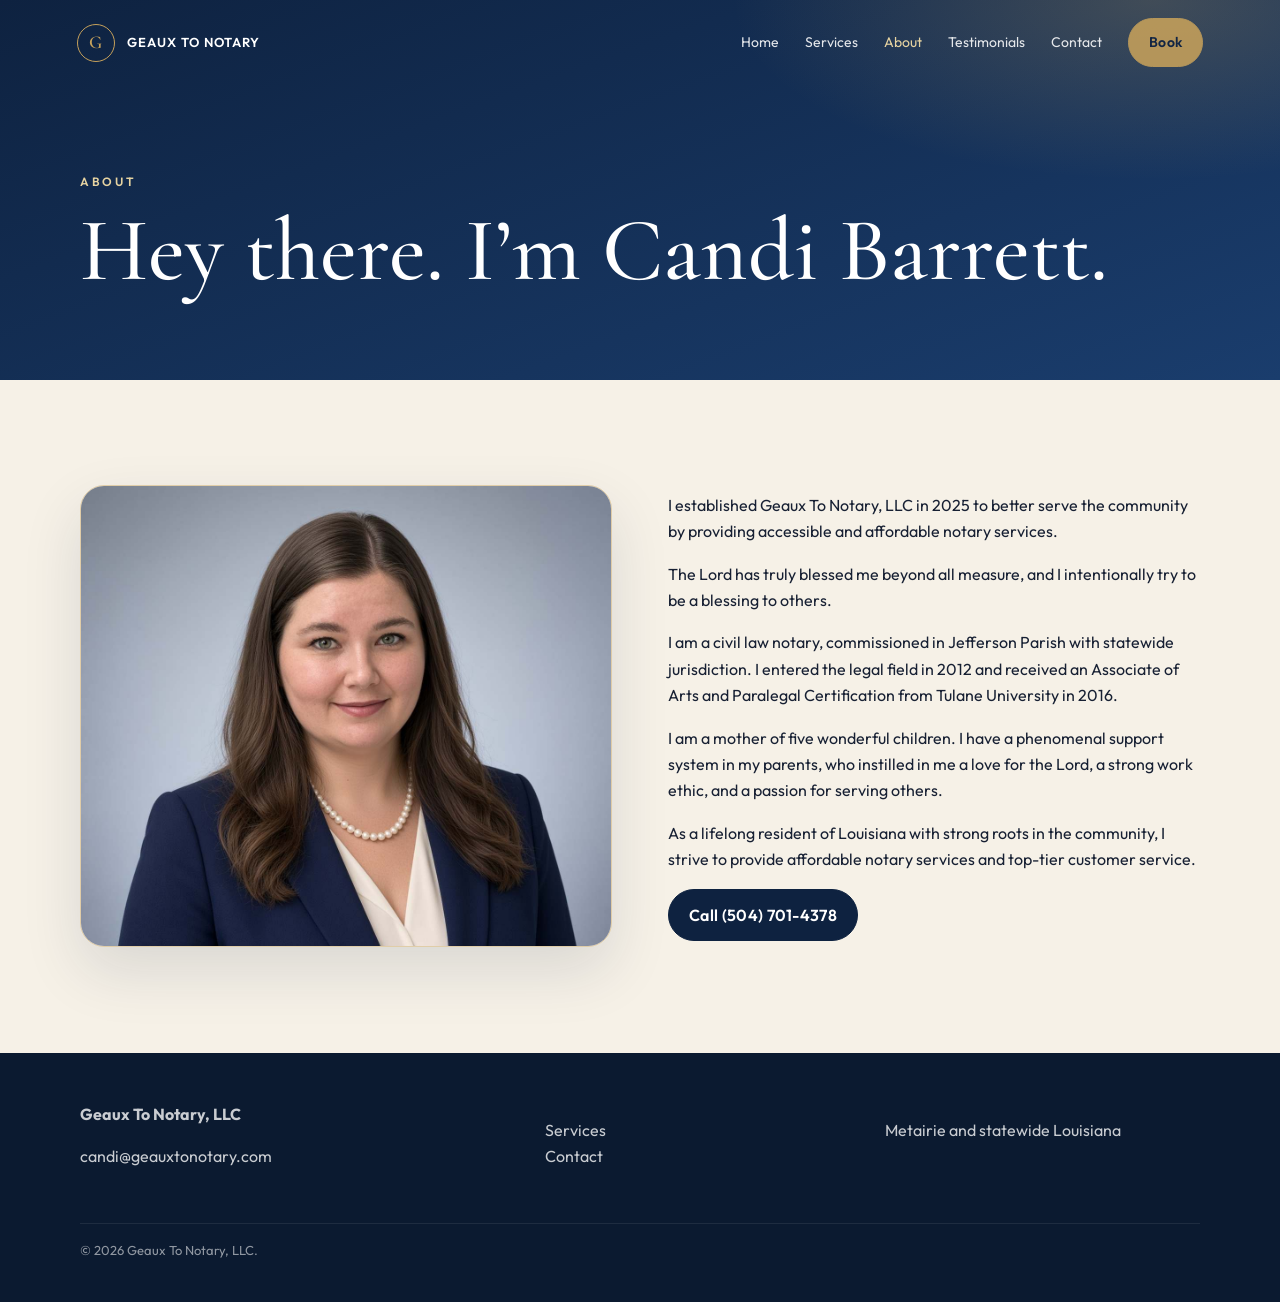
==== about.html @ 4dd7caae "Publish Geaux To Notary preview" ====
<!DOCTYPE html>
<html lang="en">
<head>
  <meta charset="utf-8">
  <meta name="viewport" content="width=device-width, initial-scale=1">
  <title>About Candi Barrett | Geaux To Notary, LLC</title>
  <meta name="description" content="Candi Barrett is a Jefferson Parish civil law notary and Tulane-trained paralegal serving Metairie and Louisiana.">
  <link rel="icon" href="favicon.svg">
  <link href="https://fonts.googleapis.com/css2?family=Cormorant+Garamond:ital,wght@0,500;0,600;1,500&family=Outfit:wght@300;400;500;600&display=swap" rel="stylesheet">
  <link rel="stylesheet" href="css/styles.css">
</head>
<body>
  <header class="nav scrolled">
    <a class="brand" href="index.html"><span class="seal">G</span> Geaux To Notary</a>
    <button class="menu-btn" aria-label="Open menu">Menu</button>
    <nav class="nav-links">
      <a href="index.html">Home</a>
      <a href="services.html">Services</a>
      <a class="active" href="about.html">About</a>
      <a href="testimonials.html">Testimonials</a>
      <a href="contact.html">Contact</a>
      <a class="btn" href="contact.html">Book</a>
    </nav>
  </header>
  <section class="page-hero">
    <div class="wrap">
      <p class="kicker">About</p>
      <h1>Hey there. I’m Candi Barrett.</h1>
    </div>
  </section>
  <section class="section">
    <div class="wrap split">
      <div class="portrait-frame">
        <img src="[data-uri]" alt="Professional headshot of Candi Barrett">
      </div>
      <div>
        <p>I established Geaux To Notary, LLC in 2025 to better serve the community by providing accessible and affordable notary services.</p>
        <p>The Lord has truly blessed me beyond all measure, and I intentionally try to be a blessing to others.</p>
        <p>I am a civil law notary, commissioned in Jefferson Parish with statewide jurisdiction. I entered the legal field in 2012 and received an Associate of Arts and Paralegal Certification from Tulane University in 2016.</p>
        <p>I am a mother of five wonderful children. I have a phenomenal support system in my parents, who instilled in me a love for the Lord, a strong work ethic, and a passion for serving others.</p>
        <p>As a lifelong resident of Louisiana with strong roots in the community, I strive to provide affordable notary services and top-tier customer service.</p>
        <p><a class="btn dark" href="tel:5047014378">Call (504) 701-4378</a></p>
      </div>
    </div>
  </section>
  <footer>
    <div class="foot">
      <div><strong>Geaux To Notary, LLC</strong><p>candi@geauxtonotary.com</p></div>
      <div><p><a href="services.html">Services</a><br><a href="contact.html">Contact</a></p></div>
      <div><p>Metairie and statewide Louisiana</p></div>
      <p class="legal">© 2026 Geaux To Notary, LLC.</p>
    </div>
  </footer>
  <script src="js/main.js"></script>
</body>
</html>
---- css/styles.css ----
:root {
  --navy: #0e2240;
  --navy-2: #17345c;
  --ink: #172033;
  --gold: #c6a15b;
  --gold-2: #e6d3a1;
  --cream: #f6f1e7;
  --paper: #fffdf8;
  --muted: #5d6776;
  --line: rgba(14, 34, 64, 0.12);
  --shadow: 0 24px 60px rgba(14, 34, 64, 0.12);
  --serif: "Cormorant Garamond", Georgia, serif;
  --sans: "Outfit", "Segoe UI", sans-serif;
}

* { box-sizing: border-box; }
html { scroll-behavior: smooth; }
body {
  margin: 0;
  color: var(--ink);
  background: var(--cream);
  font-family: var(--sans);
  font-weight: 400;
  line-height: 1.65;
}
img { max-width: 100%; display: block; }
a { color: inherit; text-decoration: none; }
button, input, select, textarea { font-family: inherit; }

.nav {
  position: fixed;
  inset: 0 0 auto 0;
  z-index: 40;
  display: flex;
  align-items: center;
  justify-content: space-between;
  padding: 18px 6vw;
  color: white;
  transition: background .35s ease, box-shadow .35s ease, padding .35s ease;
}
.nav.scrolled {
  background: rgba(14, 34, 64, 0.94);
  backdrop-filter: blur(14px);
  box-shadow: 0 10px 30px rgba(0,0,0,.18);
  padding: 12px 6vw;
}
.brand {
  display: flex;
  align-items: center;
  gap: 12px;
  letter-spacing: .08em;
  text-transform: uppercase;
  font-size: 13px;
  font-weight: 600;
}
.seal {
  width: 38px;
  height: 38px;
  border: 1px solid var(--gold);
  border-radius: 50%;
  display: grid;
  place-items: center;
  color: var(--gold);
  font-family: var(--serif);
  font-size: 18px;
}
.nav-links { display: flex; gap: 26px; align-items: center; }
.nav-links a { font-size: 14px; opacity: .88; }
.nav-links a.active, .nav-links a:hover { opacity: 1; color: var(--gold-2); }
.btn {
  display: inline-flex;
  align-items: center;
  justify-content: center;
  gap: 8px;
  border: 1px solid var(--gold);
  background: var(--gold);
  color: var(--navy);
  padding: 12px 20px;
  border-radius: 999px;
  font-weight: 600;
  letter-spacing: .02em;
}
.btn.ghost { background: transparent; color: white; }
.btn.dark { background: var(--navy); color: white; border-color: var(--navy); }
.menu-btn {
  display: none;
  background: transparent;
  color: white;
  border: 1px solid rgba(255,255,255,.3);
  border-radius: 8px;
  padding: 8px 10px;
}

.hero {
  position: relative;
  min-height: 100vh;
  color: white;
  overflow: hidden;
  display: grid;
  align-items: end;
  background: var(--navy);
}
.layer {
  position: absolute;
  inset: 0;
  pointer-events: none;
}
.layer-sky {
  background:
    radial-gradient(900px 500px at 80% 20%, rgba(198,161,91,.28), transparent 60%),
    linear-gradient(160deg, #0b1b33 0%, #16345c 48%, #0e2240 100%);
}
.layer-grid {
  background-image: linear-gradient(rgba(255,255,255,.04) 1px, transparent 1px), linear-gradient(90deg, rgba(255,255,255,.04) 1px, transparent 1px);
  background-size: 80px 80px;
  opacity: .45;
}
.orb {
  position: absolute;
  border-radius: 50%;
  border: 1px solid rgba(198,161,91,.35);
}
.orb.a { width: 420px; height: 420px; right: -80px; top: 80px; }
.orb.b { width: 220px; height: 220px; left: 8%; bottom: 18%; border-color: rgba(255,255,255,.15); }
.hero-inner {
  position: relative;
  z-index: 2;
  width: min(1180px, calc(100% - 10vw));
  margin: 0 auto 9vh;
  display: grid;
  grid-template-columns: 1.2fr .8fr;
  gap: 48px;
  align-items: end;
}
.kicker {
  color: var(--gold-2);
  letter-spacing: .22em;
  text-transform: uppercase;
  font-size: 12px;
  font-weight: 600;
}
h1, h2, h3 { font-family: var(--serif); font-weight: 500; line-height: 1.05; margin: 0 0 12px; }
h1 { font-size: clamp(52px, 7vw, 92px); }
h2 { font-size: clamp(36px, 5vw, 62px); }
h3 { font-size: 30px; }
.lede { font-size: 18px; max-width: 560px; color: rgba(255,255,255,.82); }
.hero-actions { display: flex; gap: 12px; margin-top: 28px; flex-wrap: wrap; }
.hero-card {
  background: rgba(255,253,248,.08);
  border: 1px solid rgba(255,255,255,.14);
  backdrop-filter: blur(10px);
  padding: 22px;
  border-radius: 18px;
}
.hero-card strong { display: block; font-size: 22px; font-family: var(--serif); }
.portrait-frame {
  border-radius: 24px;
  overflow: hidden;
  box-shadow: var(--shadow);
  border: 1px solid rgba(198,161,91,.45);
}
.portrait-frame img { width: 100%; height: 460px; object-fit: cover; object-position: center top; }

.section { padding: 96px 6vw; position: relative; }
.wrap { width: min(1120px, 100%); margin: 0 auto; }
.center { text-align: center; }
.muted { color: var(--muted); }
.gold { color: var(--gold); }

.split {
  display: grid;
  grid-template-columns: 1fr 1fr;
  gap: 56px;
  align-items: center;
}
.photo-stack { position: relative; min-height: 460px; }
.photo-stack img {
  width: 78%;
  border-radius: 22px;
  object-fit: cover;
  box-shadow: var(--shadow);
}
.photo-stack .back {
  position: absolute;
  right: 0;
  bottom: 0;
  width: 62%;
  border: 6px solid var(--cream);
}
.quote {
  font-family: var(--serif);
  font-size: 28px;
  font-style: italic;
  color: var(--navy);
}

.cards {
  display: grid;
  grid-template-columns: repeat(3, 1fr);
  gap: 18px;
  margin-top: 36px;
}
.card {
  background: var(--paper);
  border: 1px solid var(--line);
  border-radius: 20px;
  padding: 24px;
  box-shadow: 0 10px 30px rgba(14,34,64,.04);
  transform: translateY(24px);
  opacity: 0;
  animation: rise .8s ease forwards;
}
.card:nth-child(2) { animation-delay: .08s; }
.card:nth-child(3) { animation-delay: .16s; }
.card span { color: var(--gold); font-size: 12px; letter-spacing: .16em; text-transform: uppercase; font-weight: 600; }
@keyframes rise { to { opacity: 1; transform: none; } }

.band {
  background: var(--navy);
  color: white;
  overflow: hidden;
  position: relative;
}
.band .layer-grid { opacity: .25; }
.service-list { display: grid; grid-template-columns: 1fr 1fr; gap: 12px 32px; margin-top: 24px; }
.service-list li { list-style: none; padding: 12px 0; border-bottom: 1px solid rgba(255,255,255,.1); }
.service-list { padding: 0; }

.page-hero {
  padding: 160px 6vw 70px;
  background:
    radial-gradient(700px 300px at 90% 0%, rgba(198,161,91,.25), transparent 60%),
    linear-gradient(160deg, #0e2240, #1a3d6d);
  color: white;
}
.testimonials { display: grid; gap: 18px; }
.testimonial {
  background: var(--paper);
  border-radius: 20px;
  padding: 28px;
  border: 1px solid var(--line);
}
.testimonial p { font-size: 18px; margin-top: 0; }
.who { font-weight: 600; }
.where { color: var(--muted); font-size: 14px; }
.note {
  background: #fff7e6;
  border: 1px solid rgba(198,161,91,.45);
  color: #6a5220;
  padding: 14px 16px;
  border-radius: 12px;
  margin-bottom: 22px;
}

form {
  display: grid;
  gap: 14px;
  background: var(--paper);
  padding: 28px;
  border-radius: 22px;
  border: 1px solid var(--line);
  box-shadow: var(--shadow);
}
label { font-size: 13px; font-weight: 600; display: grid; gap: 6px; }
input, select, textarea {
  border: 1px solid var(--line);
  border-radius: 12px;
  padding: 12px 14px;
  background: #fff;
  font-size: 16px;
}
textarea { min-height: 130px; resize: vertical; }
.hp { position: absolute; left: -9999px; }
.success, .error {
  padding: 14px 16px;
  border-radius: 12px;
  margin-bottom: 16px;
}
.success { background: #e8f6ee; color: #145c32; }
.error { background: #fdecec; color: #8a1f1f; }

footer {
  background: #0b1a30;
  color: rgba(255,255,255,.78);
  padding: 48px 6vw 28px;
}
.foot {
  width: min(1120px, 100%);
  margin: 0 auto;
  display: grid;
  grid-template-columns: 1.4fr 1fr 1fr;
  gap: 24px;
}
footer a:hover { color: var(--gold-2); }
.legal { grid-column: 1 / -1; font-size: 13px; color: rgba(255,255,255,.55); border-top: 1px solid rgba(255,255,255,.08); padding-top: 16px; }

@media (max-width: 860px) {
  .menu-btn { display: block; }
  .nav-links {
    position: absolute;
    top: 68px;
    right: 6vw;
    background: var(--navy);
    flex-direction: column;
    align-items: flex-start;
    padding: 16px;
    border-radius: 14px;
    display: none;
    min-width: 200px;
  }
  .nav-links.open { display: flex; }
  .hero-inner, .split, .cards, .service-list, .foot { grid-template-columns: 1fr; }
  .portrait-frame img, .photo-stack { height: auto; min-height: 0; }
  .photo-stack .back { position: static; width: 100%; margin-top: 12px; }
  h1 { font-size: 48px; }
}
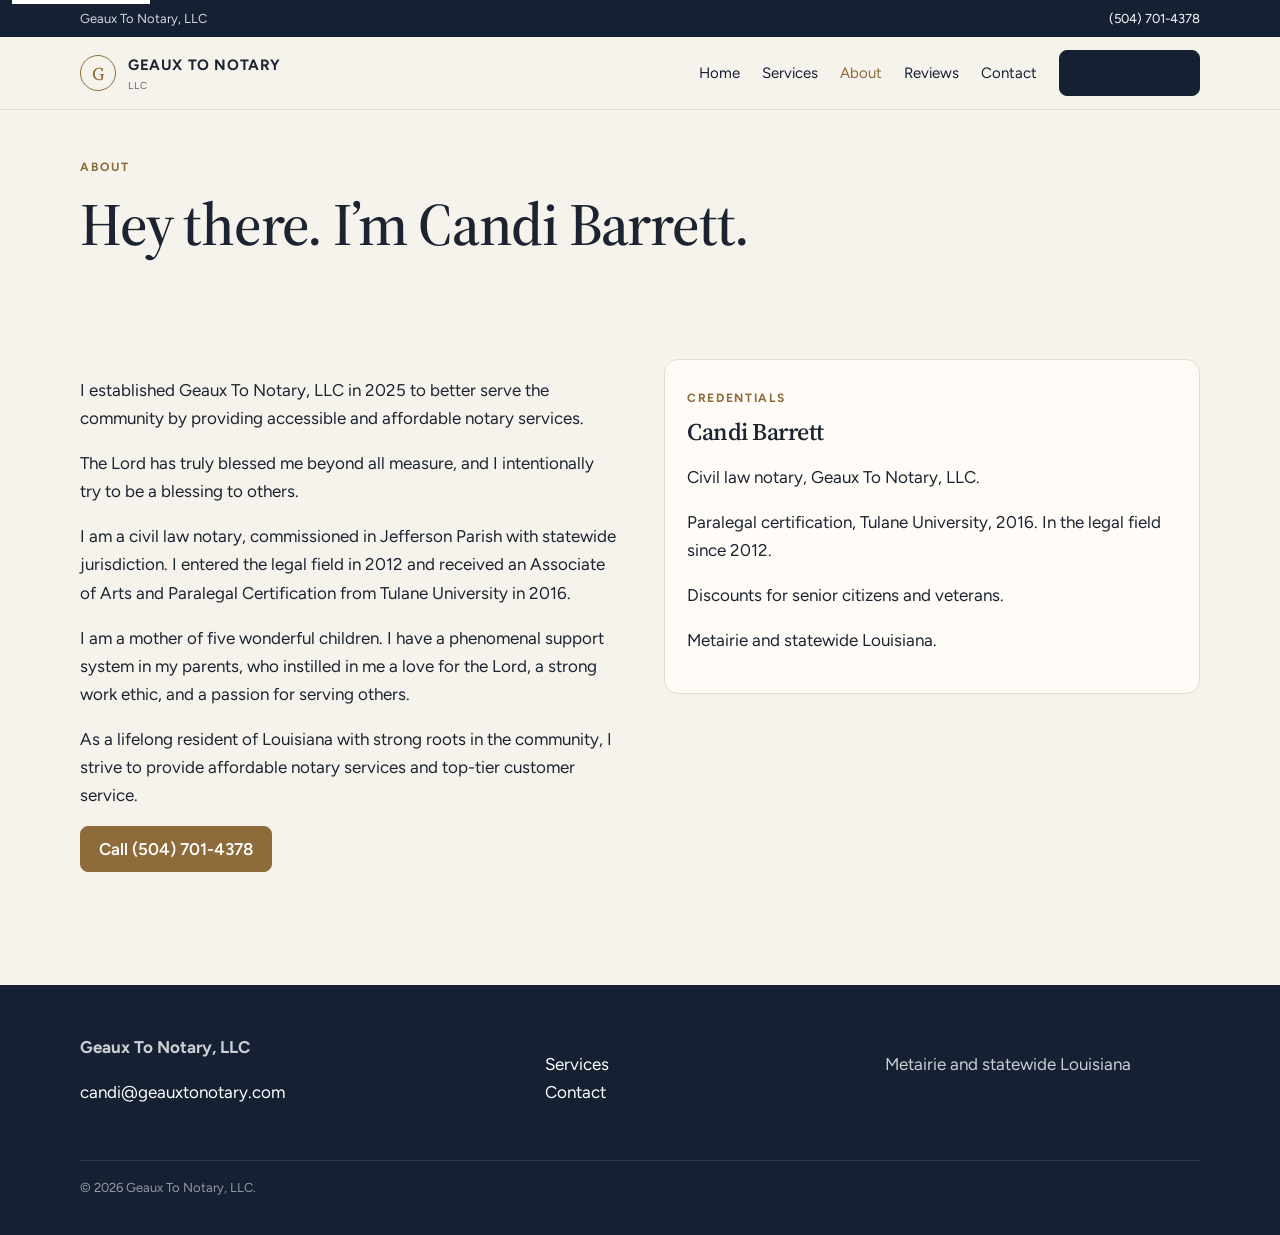
==== commit 514dd95c: "Publish Geaux To Notary home, about, services, and contact pages" ====
--- a/about.html
+++ b/about.html
@@ -4,48 +4,57 @@
   <meta charset="utf-8">
   <meta name="viewport" content="width=device-width, initial-scale=1">
   <title>About Candi Barrett | Geaux To Notary, LLC</title>
-  <meta name="description" content="Candi Barrett is a Jefferson Parish civil law notary and Tulane-trained paralegal serving Metairie and Louisiana.">
+  <meta name="description" content="Candi Barrett is a Jefferson Parish civil law notary and the founder of Geaux To Notary, LLC. Paralegal certification, Tulane University, 2016.">
   <link rel="icon" href="favicon.svg">
-  <link href="https://fonts.googleapis.com/css2?family=Cormorant+Garamond:ital,wght@0,500;0,600;1,500&family=Outfit:wght@300;400;500;600&display=swap" rel="stylesheet">
+  <link href="https://fonts.googleapis.com/css2?family=Figtree:wght@400;600;700&family=Source+Serif+4:opsz,wght@8..60,500;8..60,600&display=swap" rel="stylesheet">
   <link rel="stylesheet" href="css/styles.css">
 </head>
 <body>
-  <header class="nav scrolled">
-    <a class="brand" href="index.html"><span class="seal">G</span> Geaux To Notary</a>
-    <button class="menu-btn" aria-label="Open menu">Menu</button>
-    <nav class="nav-links">
-      <a href="index.html">Home</a>
-      <a href="services.html">Services</a>
-      <a class="active" href="about.html">About</a>
-      <a href="testimonials.html">Testimonials</a>
-      <a href="contact.html">Contact</a>
-      <a class="btn" href="contact.html">Book</a>
-    </nav>
+  <a class="skip" href="#main">Skip to content</a>
+  <div class="util"><div class="util-inner"><span>Geaux To Notary, LLC</span><span><a href="tel:5047014378">(504) 701-4378</a></span></div></div>
+  <header class="nav">
+    <div class="nav-inner">
+      <a class="brand" href="index.html"><span class="mark" aria-hidden="true">G</span><span><strong>Geaux To Notary</strong><small>LLC</small></span></a>
+      <button class="menu-btn" aria-label="Open menu" aria-expanded="false">Menu</button>
+      <nav class="nav-links" aria-label="Primary">
+        <a href="index.html">Home</a>
+        <a href="services.html">Services</a>
+        <a href="about.html" aria-current="page">About</a>
+        <a href="reviews.html">Reviews</a>
+        <a href="contact.html">Contact</a>
+        <a class="btn" href="contact.html">Request a time</a>
+      </nav>
+    </div>
   </header>
-  <section class="page-hero">
-    <div class="wrap">
+  <main id="main">
+    <div class="wrap page-hero">
       <p class="kicker">About</p>
       <h1>Hey there. I’m Candi Barrett.</h1>
     </div>
-  </section>
-  <section class="section">
-    <div class="wrap split">
-      <div class="portrait-frame">
-        <img src="[data-uri]" alt="Professional headshot of Candi Barrett">
+    <section class="section">
+      <div class="wrap split">
+        <div>
+          <p>I established Geaux To Notary, LLC in 2025 to better serve the community by providing accessible and affordable notary services.</p>
+          <p>The Lord has truly blessed me beyond all measure, and I intentionally try to be a blessing to others.</p>
+          <p>I am a civil law notary, commissioned in Jefferson Parish with statewide jurisdiction. I entered the legal field in 2012 and received an Associate of Arts and Paralegal Certification from Tulane University in 2016.</p>
+          <p>I am a mother of five wonderful children. I have a phenomenal support system in my parents, who instilled in me a love for the Lord, a strong work ethic, and a passion for serving others.</p>
+          <p>As a lifelong resident of Louisiana with strong roots in the community, I strive to provide affordable notary services and top-tier customer service.</p>
+          <p><a class="btn gold" href="tel:5047014378">Call (504) 701-4378</a></p>
+        </div>
+        <aside class="card">
+          <span>Credentials</span>
+          <h3>Candi Barrett</h3>
+          <p>Civil law notary, Geaux To Notary, LLC.</p>
+          <p>Paralegal certification, Tulane University, 2016. In the legal field since 2012.</p>
+          <p>Discounts for senior citizens and veterans.</p>
+          <p>Metairie and statewide Louisiana.</p>
+        </aside>
       </div>
-      <div>
-        <p>I established Geaux To Notary, LLC in 2025 to better serve the community by providing accessible and affordable notary services.</p>
-        <p>The Lord has truly blessed me beyond all measure, and I intentionally try to be a blessing to others.</p>
-        <p>I am a civil law notary, commissioned in Jefferson Parish with statewide jurisdiction. I entered the legal field in 2012 and received an Associate of Arts and Paralegal Certification from Tulane University in 2016.</p>
-        <p>I am a mother of five wonderful children. I have a phenomenal support system in my parents, who instilled in me a love for the Lord, a strong work ethic, and a passion for serving others.</p>
-        <p>As a lifelong resident of Louisiana with strong roots in the community, I strive to provide affordable notary services and top-tier customer service.</p>
-        <p><a class="btn dark" href="tel:5047014378">Call (504) 701-4378</a></p>
-      </div>
-    </div>
-  </section>
+    </section>
+  </main>
   <footer>
     <div class="foot">
-      <div><strong>Geaux To Notary, LLC</strong><p>candi@geauxtonotary.com</p></div>
+      <div><strong>Geaux To Notary, LLC</strong><p><a href="mailto:candi@geauxtonotary.com">candi@geauxtonotary.com</a></p></div>
       <div><p><a href="services.html">Services</a><br><a href="contact.html">Contact</a></p></div>
       <div><p>Metairie and statewide Louisiana</p></div>
       <p class="legal">© 2026 Geaux To Notary, LLC.</p>
--- a/css/styles.css
+++ b/css/styles.css
@@ -1,16 +1,20 @@
 :root {
-  --navy: #0e2240;
-  --navy-2: #17345c;
-  --ink: #172033;
-  --gold: #c6a15b;
-  --gold-2: #e6d3a1;
-  --cream: #f6f1e7;
-  --paper: #fffdf8;
-  --muted: #5d6776;
-  --line: rgba(14, 34, 64, 0.12);
-  --shadow: 0 24px 60px rgba(14, 34, 64, 0.12);
-  --serif: "Cormorant Garamond", Georgia, serif;
-  --sans: "Outfit", "Segoe UI", sans-serif;
+  --ink: #1b2430;
+  --navy: #162033;
+  --navy-2: #24344d;
+  --brass: #8d6b3a;
+  --brass-2: #c4a36a;
+  --paper: #f6f3ec;
+  --card: #fffcf8;
+  --line: #e3dccf;
+  --muted: #5d6673;
+  --ok: #e7f4ec;
+  --ok-ink: #145c32;
+  --shadow: 0 18px 40px rgba(22, 32, 51, 0.08);
+  --serif: "Source Serif 4", Georgia, serif;
+  --sans: "Figtree", "Segoe UI", sans-serif;
+  --max: 1120px;
+  --pad: clamp(20px, 4vw, 40px);
 }
 
 * { box-sizing: border-box; }
@@ -18,299 +22,274 @@
 body {
   margin: 0;
   color: var(--ink);
-  background: var(--cream);
+  background: var(--paper);
   font-family: var(--sans);
-  font-weight: 400;
+  font-size: 17px;
   line-height: 1.65;
 }
 img { max-width: 100%; display: block; }
-a { color: inherit; text-decoration: none; }
-button, input, select, textarea { font-family: inherit; }
+a { color: inherit; }
+button, input, select, textarea { font: inherit; }
+.skip {
+  position: absolute;
+  left: 12px;
+  top: -40px;
+  background: white;
+  padding: 8px 12px;
+  z-index: 80;
+}
+.skip:focus { top: 12px; }
+
+.util {
+  background: var(--navy);
+  color: rgba(255,255,255,.82);
+  font-size: 13px;
+}
+.util-inner, .nav-inner, .wrap, .foot {
+  width: min(var(--max), calc(100% - var(--pad) * 2));
+  margin: 0 auto;
+}
+.util-inner {
+  display: flex;
+  justify-content: space-between;
+  gap: 16px;
+  padding: 8px 0;
+}
+.util a { color: white; text-decoration: none; }
+.util a:hover { color: var(--brass-2); }
 
 .nav {
-  position: fixed;
-  inset: 0 0 auto 0;
-  z-index: 40;
+  position: sticky;
+  top: 0;
+  z-index: 30;
+  background: rgba(246, 243, 236, .94);
+  backdrop-filter: blur(12px);
+  border-bottom: 1px solid var(--line);
+}
+.nav-inner {
   display: flex;
   align-items: center;
   justify-content: space-between;
-  padding: 18px 6vw;
-  color: white;
-  transition: background .35s ease, box-shadow .35s ease, padding .35s ease;
-}
-.nav.scrolled {
-  background: rgba(14, 34, 64, 0.94);
-  backdrop-filter: blur(14px);
-  box-shadow: 0 10px 30px rgba(0,0,0,.18);
-  padding: 12px 6vw;
+  min-height: 72px;
+  gap: 16px;
 }
 .brand {
   display: flex;
   align-items: center;
   gap: 12px;
-  letter-spacing: .08em;
-  text-transform: uppercase;
-  font-size: 13px;
-  font-weight: 600;
-}
-.seal {
-  width: 38px;
-  height: 38px;
-  border: 1px solid var(--gold);
+  text-decoration: none;
+}
+.mark {
+  width: 36px;
+  height: 36px;
+  border: 1.5px solid var(--brass);
   border-radius: 50%;
   display: grid;
   place-items: center;
-  color: var(--gold);
+  color: var(--brass);
   font-family: var(--serif);
   font-size: 18px;
 }
-.nav-links { display: flex; gap: 26px; align-items: center; }
-.nav-links a { font-size: 14px; opacity: .88; }
-.nav-links a.active, .nav-links a:hover { opacity: 1; color: var(--gold-2); }
+.brand strong {
+  display: block;
+  font-size: 15px;
+  letter-spacing: .04em;
+  text-transform: uppercase;
+}
+.brand small {
+  display: block;
+  color: var(--muted);
+  letter-spacing: .12em;
+  text-transform: uppercase;
+  font-size: 10px;
+}
+.nav-links { display: flex; align-items: center; gap: 22px; }
+.nav-links a {
+  text-decoration: none;
+  font-size: 15px;
+  color: var(--navy);
+}
+.nav-links a[aria-current="page"] { color: var(--brass); }
+.nav-links a:hover { color: var(--brass); }
+.menu-btn {
+  display: none;
+  border: 1px solid var(--line);
+  background: white;
+  border-radius: 8px;
+  padding: 8px 12px;
+}
+
 .btn {
   display: inline-flex;
   align-items: center;
   justify-content: center;
-  gap: 8px;
-  border: 1px solid var(--gold);
-  background: var(--gold);
-  color: var(--navy);
-  padding: 12px 20px;
-  border-radius: 999px;
+  min-height: 46px;
+  padding: 0 18px;
+  border-radius: 8px;
+  background: var(--navy);
+  color: white;
+  text-decoration: none;
   font-weight: 600;
-  letter-spacing: .02em;
-}
-.btn.ghost { background: transparent; color: white; }
-.btn.dark { background: var(--navy); color: white; border-color: var(--navy); }
-.menu-btn {
-  display: none;
-  background: transparent;
-  color: white;
-  border: 1px solid rgba(255,255,255,.3);
-  border-radius: 8px;
-  padding: 8px 10px;
+  border: 1px solid var(--navy);
+}
+.btn.gold { background: var(--brass); border-color: var(--brass); color: white; }
+.btn.ghost { background: transparent; color: var(--navy); }
+.btn:hover { filter: brightness(1.08); }
+.btn:focus-visible, a:focus-visible, input:focus-visible, select:focus-visible, textarea:focus-visible {
+  outline: 3px solid var(--brass-2);
+  outline-offset: 2px;
 }
 
 .hero {
-  position: relative;
-  min-height: 100vh;
-  color: white;
-  overflow: hidden;
-  display: grid;
-  align-items: end;
-  background: var(--navy);
-}
-.layer {
-  position: absolute;
-  inset: 0;
-  pointer-events: none;
-}
-.layer-sky {
-  background:
-    radial-gradient(900px 500px at 80% 20%, rgba(198,161,91,.28), transparent 60%),
-    linear-gradient(160deg, #0b1b33 0%, #16345c 48%, #0e2240 100%);
-}
-.layer-grid {
-  background-image: linear-gradient(rgba(255,255,255,.04) 1px, transparent 1px), linear-gradient(90deg, rgba(255,255,255,.04) 1px, transparent 1px);
-  background-size: 80px 80px;
-  opacity: .45;
-}
-.orb {
-  position: absolute;
-  border-radius: 50%;
-  border: 1px solid rgba(198,161,91,.35);
-}
-.orb.a { width: 420px; height: 420px; right: -80px; top: 80px; }
-.orb.b { width: 220px; height: 220px; left: 8%; bottom: 18%; border-color: rgba(255,255,255,.15); }
-.hero-inner {
-  position: relative;
-  z-index: 2;
-  width: min(1180px, calc(100% - 10vw));
-  margin: 0 auto 9vh;
-  display: grid;
-  grid-template-columns: 1.2fr .8fr;
+  display: grid;
+  grid-template-columns: 1.05fr .95fr;
   gap: 48px;
-  align-items: end;
+  align-items: center;
+  padding: 64px 0 36px;
 }
 .kicker {
-  color: var(--gold-2);
-  letter-spacing: .22em;
+  color: var(--brass);
+  letter-spacing: .16em;
   text-transform: uppercase;
   font-size: 12px;
-  font-weight: 600;
-}
-h1, h2, h3 { font-family: var(--serif); font-weight: 500; line-height: 1.05; margin: 0 0 12px; }
-h1 { font-size: clamp(52px, 7vw, 92px); }
-h2 { font-size: clamp(36px, 5vw, 62px); }
-h3 { font-size: 30px; }
-.lede { font-size: 18px; max-width: 560px; color: rgba(255,255,255,.82); }
-.hero-actions { display: flex; gap: 12px; margin-top: 28px; flex-wrap: wrap; }
-.hero-card {
-  background: rgba(255,253,248,.08);
-  border: 1px solid rgba(255,255,255,.14);
-  backdrop-filter: blur(10px);
-  padding: 22px;
-  border-radius: 18px;
-}
-.hero-card strong { display: block; font-size: 22px; font-family: var(--serif); }
-.portrait-frame {
-  border-radius: 24px;
+  font-weight: 700;
+  margin: 0 0 12px;
+}
+h1, h2, h3 { font-family: var(--serif); font-weight: 560; line-height: 1.15; letter-spacing: -0.02em; }
+h1 { font-size: clamp(40px, 5vw, 60px); margin: 0 0 16px; }
+h2 { font-size: clamp(30px, 4vw, 42px); margin: 0 0 12px; }
+h3 { font-size: 24px; margin: 8px 0; }
+.lede { font-size: 18.5px; color: var(--muted); max-width: 560px; margin: 0 0 24px; }
+.actions { display: flex; gap: 12px; flex-wrap: wrap; }
+.hero-photo {
+  border-radius: 16px;
   overflow: hidden;
   box-shadow: var(--shadow);
-  border: 1px solid rgba(198,161,91,.45);
-}
-.portrait-frame img { width: 100%; height: 460px; object-fit: cover; object-position: center top; }
-
-.section { padding: 96px 6vw; position: relative; }
-.wrap { width: min(1120px, 100%); margin: 0 auto; }
-.center { text-align: center; }
-.muted { color: var(--muted); }
-.gold { color: var(--gold); }
-
-.split {
-  display: grid;
-  grid-template-columns: 1fr 1fr;
-  gap: 56px;
-  align-items: center;
-}
-.photo-stack { position: relative; min-height: 460px; }
-.photo-stack img {
-  width: 78%;
-  border-radius: 22px;
-  object-fit: cover;
-  box-shadow: var(--shadow);
-}
-.photo-stack .back {
-  position: absolute;
-  right: 0;
-  bottom: 0;
-  width: 62%;
-  border: 6px solid var(--cream);
+  border: 1px solid var(--line);
+}
+.hero-photo img { width: 100%; height: 420px; object-fit: cover; }
+.caption { font-size: 13px; color: var(--muted); margin-top: 8px; }
+
+.facts {
+  display: grid;
+  grid-template-columns: repeat(4, 1fr);
+  border: 1px solid var(--line);
+  border-radius: 14px;
+  overflow: hidden;
+  background: var(--card);
+  margin: 12px 0 8px;
+}
+.facts div { padding: 18px 20px; border-right: 1px solid var(--line); }
+.facts div:last-child { border-right: 0; }
+.facts strong { display: block; font-family: var(--serif); font-size: 20px; }
+.facts span { color: var(--muted); font-size: 14px; }
+
+.section { padding: 72px 0; }
+.section h2 + p { color: var(--muted); max-width: 640px; }
+.split { display: grid; grid-template-columns: 1fr 1fr; gap: 48px; align-items: start; }
+.cards { display: grid; grid-template-columns: repeat(3, 1fr); gap: 16px; margin-top: 28px; }
+.card {
+  background: var(--card);
+  border: 1px solid var(--line);
+  border-radius: 14px;
+  padding: 22px;
+}
+.card span, .num {
+  color: var(--brass);
+  font-size: 12px;
+  letter-spacing: .14em;
+  text-transform: uppercase;
+  font-weight: 700;
 }
 .quote {
   font-family: var(--serif);
-  font-size: 28px;
-  font-style: italic;
-  color: var(--navy);
-}
-
-.cards {
-  display: grid;
-  grid-template-columns: repeat(3, 1fr);
-  gap: 18px;
-  margin-top: 36px;
-}
-.card {
-  background: var(--paper);
-  border: 1px solid var(--line);
-  border-radius: 20px;
-  padding: 24px;
-  box-shadow: 0 10px 30px rgba(14,34,64,.04);
-  transform: translateY(24px);
-  opacity: 0;
-  animation: rise .8s ease forwards;
-}
-.card:nth-child(2) { animation-delay: .08s; }
-.card:nth-child(3) { animation-delay: .16s; }
-.card span { color: var(--gold); font-size: 12px; letter-spacing: .16em; text-transform: uppercase; font-weight: 600; }
-@keyframes rise { to { opacity: 1; transform: none; } }
-
+  font-size: 26px;
+  line-height: 1.35;
+  margin: 20px 0 8px;
+}
 .band {
   background: var(--navy);
   color: white;
-  overflow: hidden;
-  position: relative;
-}
-.band .layer-grid { opacity: .25; }
-.service-list { display: grid; grid-template-columns: 1fr 1fr; gap: 12px 32px; margin-top: 24px; }
-.service-list li { list-style: none; padding: 12px 0; border-bottom: 1px solid rgba(255,255,255,.1); }
-.service-list { padding: 0; }
-
-.page-hero {
-  padding: 160px 6vw 70px;
-  background:
-    radial-gradient(700px 300px at 90% 0%, rgba(198,161,91,.25), transparent 60%),
-    linear-gradient(160deg, #0e2240, #1a3d6d);
-  color: white;
-}
-.testimonials { display: grid; gap: 18px; }
-.testimonial {
-  background: var(--paper);
-  border-radius: 20px;
-  padding: 28px;
-  border: 1px solid var(--line);
-}
-.testimonial p { font-size: 18px; margin-top: 0; }
-.who { font-weight: 600; }
-.where { color: var(--muted); font-size: 14px; }
+  border-radius: 18px;
+  padding: 36px;
+  display: flex;
+  justify-content: space-between;
+  gap: 24px;
+  align-items: center;
+}
+.band p { color: rgba(255,255,255,.78); margin: 0; }
+.band .btn { background: white; color: var(--navy); border-color: white; }
+
+.page-hero { padding: 48px 0 12px; }
+.list { display: grid; gap: 12px; margin-top: 20px; }
+.list article {
+  display: grid;
+  grid-template-columns: 180px 1fr;
+  gap: 16px;
+  padding: 18px 0;
+  border-top: 1px solid var(--line);
+}
 .note {
-  background: #fff7e6;
-  border: 1px solid rgba(198,161,91,.45);
-  color: #6a5220;
+  background: #f8f1e3;
+  border: 1px solid #e4d3ae;
+  color: #5c4820;
+  border-radius: 12px;
   padding: 14px 16px;
-  border-radius: 12px;
-  margin-bottom: 22px;
-}
-
+}
 form {
   display: grid;
   gap: 14px;
-  background: var(--paper);
-  padding: 28px;
-  border-radius: 22px;
-  border: 1px solid var(--line);
+  background: var(--card);
+  border: 1px solid var(--line);
+  border-radius: 16px;
+  padding: 24px;
   box-shadow: var(--shadow);
 }
-label { font-size: 13px; font-weight: 600; display: grid; gap: 6px; }
+label { display: grid; gap: 6px; font-size: 14px; font-weight: 650; }
 input, select, textarea {
   border: 1px solid var(--line);
-  border-radius: 12px;
-  padding: 12px 14px;
-  background: #fff;
-  font-size: 16px;
-}
-textarea { min-height: 130px; resize: vertical; }
+  border-radius: 8px;
+  padding: 12px;
+  background: white;
+}
+textarea { min-height: 120px; resize: vertical; }
 .hp { position: absolute; left: -9999px; }
-.success, .error {
-  padding: 14px 16px;
-  border-radius: 12px;
-  margin-bottom: 16px;
-}
-.success { background: #e8f6ee; color: #145c32; }
-.error { background: #fdecec; color: #8a1f1f; }
-
-footer {
-  background: #0b1a30;
-  color: rgba(255,255,255,.78);
-  padding: 48px 6vw 28px;
-}
-.foot {
-  width: min(1120px, 100%);
-  margin: 0 auto;
-  display: grid;
-  grid-template-columns: 1.4fr 1fr 1fr;
-  gap: 24px;
-}
-footer a:hover { color: var(--gold-2); }
-.legal { grid-column: 1 / -1; font-size: 13px; color: rgba(255,255,255,.55); border-top: 1px solid rgba(255,255,255,.08); padding-top: 16px; }
+.success { background: var(--ok); color: var(--ok-ink); padding: 12px 14px; border-radius: 8px; }
+
+footer { background: var(--navy); color: rgba(255,255,255,.78); padding: 48px 0 24px; margin-top: 24px; }
+.foot { display: grid; grid-template-columns: 1.4fr 1fr 1fr; gap: 24px; }
+footer a { color: white; text-decoration: none; }
+footer a:hover { color: var(--brass-2); }
+.legal {
+  grid-column: 1 / -1;
+  border-top: 1px solid rgba(255,255,255,.12);
+  padding-top: 16px;
+  font-size: 13px;
+  color: rgba(255,255,255,.55);
+}
 
 @media (max-width: 860px) {
   .menu-btn { display: block; }
   .nav-links {
+    display: none;
     position: absolute;
-    top: 68px;
-    right: 6vw;
-    background: var(--navy);
+    right: var(--pad);
+    top: 72px;
+    background: white;
+    border: 1px solid var(--line);
+    border-radius: 12px;
+    padding: 14px;
     flex-direction: column;
     align-items: flex-start;
-    padding: 16px;
-    border-radius: 14px;
-    display: none;
-    min-width: 200px;
+    min-width: 210px;
+    box-shadow: var(--shadow);
   }
   .nav-links.open { display: flex; }
-  .hero-inner, .split, .cards, .service-list, .foot { grid-template-columns: 1fr; }
-  .portrait-frame img, .photo-stack { height: auto; min-height: 0; }
-  .photo-stack .back { position: static; width: 100%; margin-top: 12px; }
-  h1 { font-size: 48px; }
-}
+  .hero, .split, .cards, .facts, .foot, .list article, .band { grid-template-columns: 1fr; display: grid; }
+  .facts div { border-right: 0; border-bottom: 1px solid var(--line); }
+  .hero-photo img { height: 260px; }
+  .util-inner { flex-direction: column; gap: 4px; }
+}
+@media (prefers-reduced-motion: reduce) {
+  html { scroll-behavior: auto; }
+}
